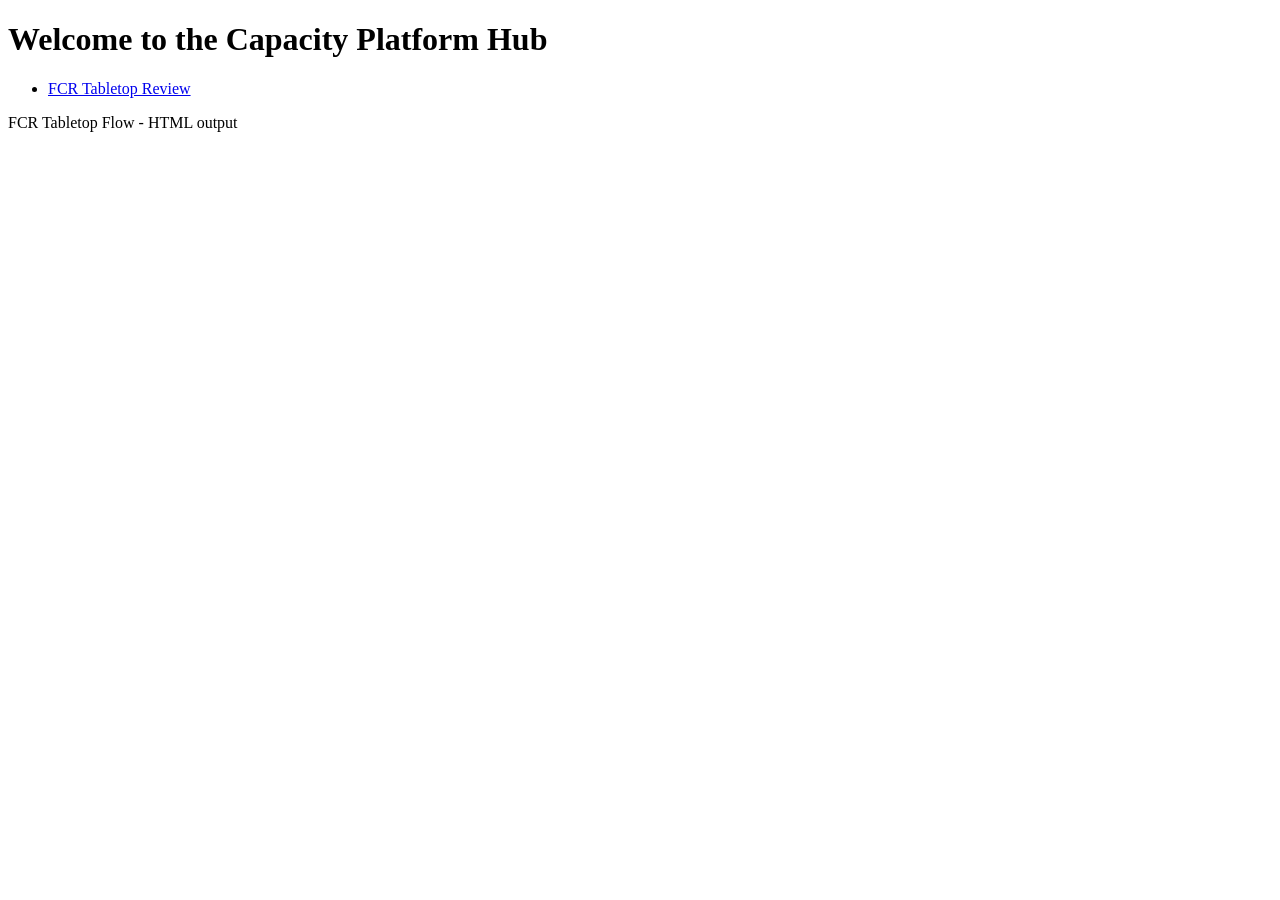
==== index.html @ 02c0bf59 "Add root index.html for Azure" ====
<!DOCTYPE html>
<html>
<head>
  <title>Capacity Platform Hub</title>
</head>
<body>
  <h1>Welcome to the Capacity Platform Hub</h1>
  <ul>
    <li><a href="TableTop/FCR/fcr-tabletop-review.html">FCR Tabletop Review</a></li>
  </ul>
</body>
</html>FCR Tabletop Flow - HTML output
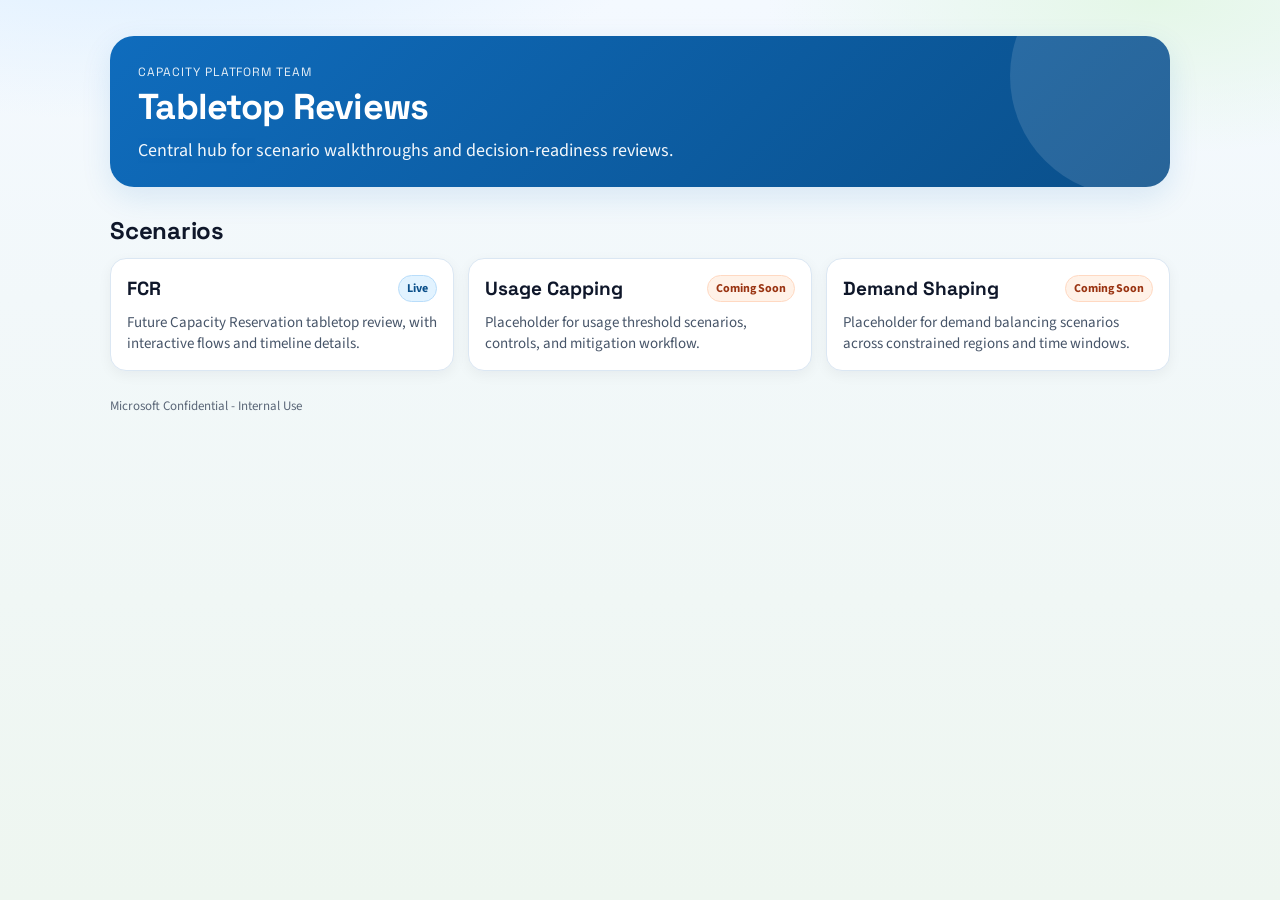
==== commit fd6948d0: "Redesign homepage hub" ====
--- a/index.html
+++ b/index.html
@@ -1,12 +1,218 @@
-<!DOCTYPE html>
-<html>
+<!doctype html>
+<html lang="en">
 <head>
-  <title>Capacity Platform Hub</title>
+  <meta charset="UTF-8" />
+  <meta name="viewport" content="width=device-width, initial-scale=1.0" />
+  <title>Capacity Platform Team</title>
+  <link rel="preconnect" href="https://fonts.googleapis.com">
+  <link rel="preconnect" href="https://fonts.gstatic.com" crossorigin>
+  <link href="https://fonts.googleapis.com/css2?family=Space+Grotesk:wght@400;500;700&family=Source+Sans+3:wght@400;600&display=swap" rel="stylesheet">
+  <style>
+    :root{
+      --bg-1:#f4f9ff;
+      --bg-2:#eef6f0;
+      --card:#ffffff;
+      --text:#0f172a;
+      --muted:#475569;
+      --brand:#0f6cbd;
+      --brand-dark:#0a4f8a;
+      --ok:#0f7b43;
+      --coming:#9a3412;
+      --border:#dbe7f3;
+      --shadow:0 10px 30px rgba(15, 108, 189, 0.12);
+      --radius:16px;
+    }
+
+    *{box-sizing:border-box}
+    body{
+      margin:0;
+      font-family:"Source Sans 3", "Segoe UI", Tahoma, sans-serif;
+      color:var(--text);
+      background:
+        radial-gradient(900px 350px at 10% -10%, #dbeeff 0%, transparent 60%),
+        radial-gradient(700px 280px at 90% 0%, #e4f7e7 0%, transparent 55%),
+        linear-gradient(180deg, var(--bg-1), var(--bg-2));
+      min-height:100vh;
+    }
+
+    .wrap{
+      max-width:1100px;
+      margin:0 auto;
+      padding:36px 20px 48px;
+    }
+
+    .hero{
+      background:linear-gradient(135deg, var(--brand), var(--brand-dark));
+      color:#fff;
+      border-radius:24px;
+      padding:28px 28px 24px;
+      box-shadow:var(--shadow);
+      position:relative;
+      overflow:hidden;
+    }
+
+    .hero::after{
+      content:"";
+      position:absolute;
+      right:-80px;
+      top:-80px;
+      width:240px;
+      height:240px;
+      border-radius:50%;
+      background:rgba(255,255,255,0.12);
+    }
+
+    .eyebrow{
+      font-family:"Space Grotesk", sans-serif;
+      letter-spacing:.08em;
+      text-transform:uppercase;
+      font-size:12px;
+      opacity:.9;
+      margin-bottom:8px;
+    }
+
+    h1{
+      margin:0;
+      font-family:"Space Grotesk", sans-serif;
+      font-size:36px;
+      line-height:1.1;
+      letter-spacing:-0.02em;
+    }
+
+    .sub{
+      margin:10px 0 0;
+      max-width:760px;
+      font-size:18px;
+      opacity:.95;
+    }
+
+    .section-title{
+      margin:28px 0 12px;
+      font-family:"Space Grotesk", sans-serif;
+      font-size:24px;
+      letter-spacing:-0.01em;
+    }
+
+    .grid{
+      display:grid;
+      grid-template-columns:repeat(auto-fit, minmax(250px, 1fr));
+      gap:14px;
+    }
+
+    .card{
+      background:var(--card);
+      border:1px solid var(--border);
+      border-radius:var(--radius);
+      padding:16px;
+      box-shadow:0 4px 14px rgba(15, 23, 42, 0.05);
+      transition:transform .18s ease, box-shadow .18s ease, border-color .18s ease;
+      text-decoration:none;
+      color:inherit;
+      display:block;
+    }
+
+    .card:hover{
+      transform:translateY(-3px);
+      border-color:#bfd8f2;
+      box-shadow:0 10px 24px rgba(15, 108, 189, 0.15);
+    }
+
+    .top{
+      display:flex;
+      justify-content:space-between;
+      align-items:center;
+      gap:8px;
+      margin-bottom:10px;
+    }
+
+    .name{
+      font-family:"Space Grotesk", sans-serif;
+      font-size:19px;
+      margin:0;
+    }
+
+    .tag{
+      font-size:12px;
+      font-weight:700;
+      padding:4px 8px;
+      border-radius:999px;
+      background:#e2f3ff;
+      color:var(--brand-dark);
+      border:1px solid #b9ddfa;
+      white-space:nowrap;
+    }
+
+    .tag.coming{
+      background:#fff2e8;
+      color:var(--coming);
+      border-color:#ffd9c2;
+    }
+
+    .desc{
+      margin:0;
+      color:var(--muted);
+      font-size:15px;
+      line-height:1.4;
+    }
+
+    .footer{
+      margin-top:26px;
+      color:#5b6778;
+      font-size:13px;
+    }
+
+    @media (max-width:700px){
+      h1{font-size:30px}
+      .sub{font-size:16px}
+      .hero{padding:22px}
+    }
+  </style>
 </head>
 <body>
-  <h1>Welcome to the Capacity Platform Hub</h1>
-  <ul>
-    <li><a href="TableTop/FCR/fcr-tabletop-review.html">FCR Tabletop Review</a></li>
-  </ul>
+  <div class="wrap">
+    <header class="hero">
+      <div class="eyebrow">Capacity Platform Team</div>
+      <h1>Tabletop Reviews</h1>
+      <p class="sub">
+        Central hub for scenario walkthroughs and decision-readiness reviews.
+      </p>
+    </header>
+
+    <h2 class="section-title">Scenarios</h2>
+
+    <section class="grid">
+      <a class="card" href="Tabletop/FCR/fcr-tabletop-review.html">
+        <div class="top">
+          <h3 class="name">FCR</h3>
+          <span class="tag">Live</span>
+        </div>
+        <p class="desc">
+          Future Capacity Reservation tabletop review, with interactive flows and timeline details.
+        </p>
+      </a>
+
+      <a class="card" href="#" onclick="return false;" aria-disabled="true">
+        <div class="top">
+          <h3 class="name">Usage Capping</h3>
+          <span class="tag coming">Coming Soon</span>
+        </div>
+        <p class="desc">
+          Placeholder for usage threshold scenarios, controls, and mitigation workflow.
+        </p>
+      </a>
+
+      <a class="card" href="#" onclick="return false;" aria-disabled="true">
+        <div class="top">
+          <h3 class="name">Demand Shaping</h3>
+          <span class="tag coming">Coming Soon</span>
+        </div>
+        <p class="desc">
+          Placeholder for demand balancing scenarios across constrained regions and time windows.
+        </p>
+      </a>
+    </section>
+
+    <p class="footer">Microsoft Confidential - Internal Use</p>
+  </div>
 </body>
-</html>FCR Tabletop Flow - HTML output+</html>
